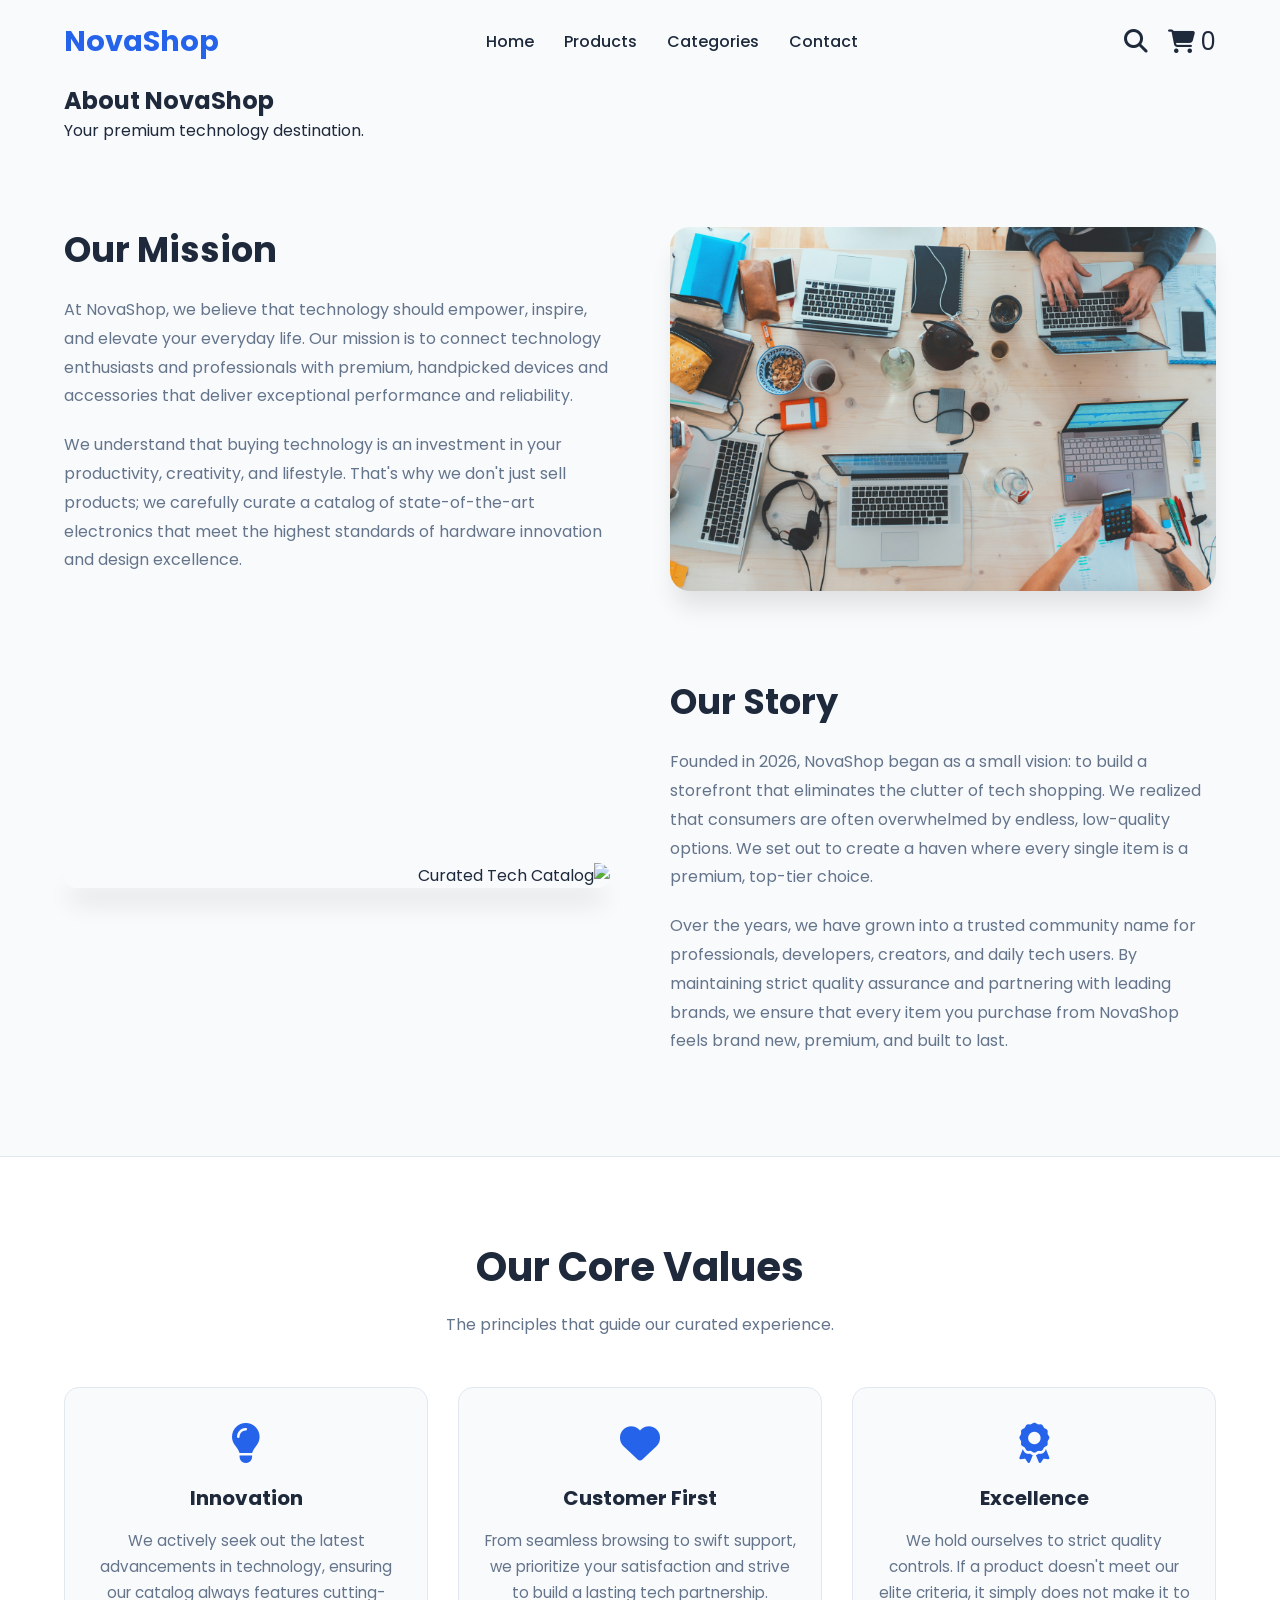
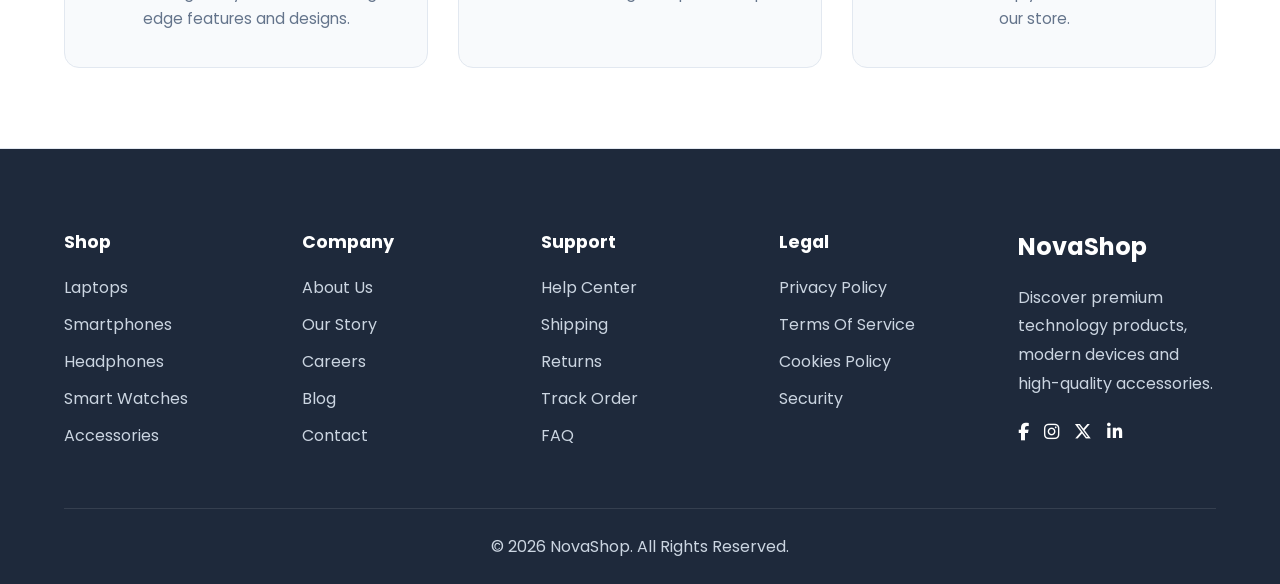
==== about.html @ 2485c81f "Add about page layout and styles" ====
<!DOCTYPE html>
<html lang="en">

<head>
    <meta charset="UTF-8">
    <meta name="viewport" content="width=device-width, initial-scale=1.0">
    <title>NovaShop | About Us</title>
    <meta name="description" content="Learn more about NovaShop, our mission to deliver premium electronics, and the values that drive our curated tech catalog.">
    
    <!-- Google Font -->
    <link rel="preconnect" href="https://fonts.googleapis.com">
    <link rel="preconnect" href="https://fonts.gstatic.com" crossorigin>
    <link href="https://fonts.googleapis.com/css2?family=Poppins:wght@300;400;500;600;700;800&display=swap" rel="stylesheet">

    <!-- Font Awesome -->
    <link rel="stylesheet" href="https://cdnjs.cloudflare.com/ajax/libs/font-awesome/6.7.2/css/all.min.css">

    <!-- Main CSS -->
    <link rel="stylesheet" href="assets/css/style.css">
    <link rel="stylesheet" href="assets/css/about.css">
    <link rel="stylesheet" href="assets/css/responsive.css">
</head>

<body>

    <header>
        <nav class="navbar container">
            <a href="index.html" class="logo">
                NovaShop
            </a>

            <!-- Desktop Navigation -->
            <ul class="nav-links">
                <li>
                    <a href="index.html">Home</a>
                </li>
                <li>
                    <a href="products.html">Products</a>
                </li>
                <li>
                    <a href="products.html">Categories</a>
                </li>
                <li>
                    <a href="contact.html">Contact</a>
                </li>
            </ul>

            <!-- Desktop Icons -->
            <div class="nav-actions">
                <div class="nav-icons">
                    <a href="#" class="search-toggle">
                        <i class="fa-solid fa-magnifying-glass"></i>
                    </a>
                    
                    <a href="cart.html" class="cart-icon-wrapper">
                        <i class="fa-solid fa-cart-shopping"></i>
                        <span class="cart-count hidden">0</span>
                    </a>
                    
                    <div class="menu-toggle">
                        <i class="fa-solid fa-bars"></i>
                    </div>
                </div>
            </div>
        </nav>

        <div class="search-box">
            <input id="search-input" type="text" placeholder="Search products...">
        </div>
    </header>

    <div class="overlay"></div>

    <main>
        <section class="page-banner">
            <div class="container">
                <h1>About NovaShop</h1>
                <p>Your premium technology destination.</p>
            </div>
        </section>

        <section class="about-page container">
            <div class="about-grid">
                <div class="about-text">
                    <h2>Our Mission</h2>
                    <p>
                        At NovaShop, we believe that technology should empower, inspire, and elevate your everyday life. Our mission is to connect technology enthusiasts and professionals with premium, handpicked devices and accessories that deliver exceptional performance and reliability.
                    </p>
                    <p>
                        We understand that buying technology is an investment in your productivity, creativity, and lifestyle. That's why we don't just sell products; we carefully curate a catalog of state-of-the-art electronics that meet the highest standards of hardware innovation and design excellence.
                    </p>
                </div>
                <div class="about-image">
                    <img src="assets/images/avatars/hero.jpg" alt="NovaShop Premium Experience">
                </div>
            </div>

            <div class="about-grid" style="direction: rtl; margin-bottom: 0;">
                <div class="about-text" style="direction: ltr;">
                    <h2>Our Story</h2>
                    <p>
                        Founded in 2026, NovaShop began as a small vision: to build a storefront that eliminates the clutter of tech shopping. We realized that consumers are often overwhelmed by endless, low-quality options. We set out to create a haven where every single item is a premium, top-tier choice.
                    </p>
                    <p>
                        Over the years, we have grown into a trusted community name for professionals, developers, creators, and daily tech users. By maintaining strict quality assurance and partnering with leading brands, we ensure that every item you purchase from NovaShop feels brand new, premium, and built to last.
                    </p>
                </div>
                <div class="about-image">
                    <img src="https://placehold.co/800x600?text=Curated+Tech+Catalog" alt="Curated Tech Catalog">
                </div>
            </div>
        </section>

        <section class="values-section">
            <div class="container">
                <div class="section-title">
                    <h2>Our Core Values</h2>
                    <p>The principles that guide our curated experience.</p>
                </div>
                
                <div class="values-grid">
                    <div class="value-card">
                        <i class="fa-solid fa-lightbulb"></i>
                        <h3>Innovation</h3>
                        <p>We actively seek out the latest advancements in technology, ensuring our catalog always features cutting-edge features and designs.</p>
                    </div>
                    
                    <div class="value-card">
                        <i class="fa-solid fa-heart"></i>
                        <h3>Customer First</h3>
                        <p>From seamless browsing to swift support, we prioritize your satisfaction and strive to build a lasting tech partnership.</p>
                    </div>
                    
                    <div class="value-card">
                        <i class="fa-solid fa-award"></i>
                        <h3>Excellence</h3>
                        <p>We hold ourselves to strict quality controls. If a product doesn't meet our elite criteria, it simply does not make it to our store.</p>
                    </div>
                </div>
            </div>
        </section>
    </main>

    <footer class="footer">
        <div class="container">
            <div class="footer-container">
                <div class="footer-column">
                    <h3>Shop</h3>
                    <ul>
                        <li><a href="products.html?category=Laptops">Laptops</a></li>
                        <li><a href="products.html?category=Smartphones">Smartphones</a></li>
                        <li><a href="products.html?category=Headphones">Headphones</a></li>
                        <li><a href="products.html?category=Watches">Smart Watches</a></li>
                        <li><a href="products.html?category=Accessories">Accessories</a></li>
                    </ul>
                </div>

                <div class="footer-column">
                    <h3>Company</h3>
                    <ul>
                        <li><a href="about.html">About Us</a></li>
                        <li><a href="#">Our Story</a></li>
                        <li><a href="#">Careers</a></li>
                        <li><a href="#">Blog</a></li>
                        <li><a href="contact.html">Contact</a></li>
                    </ul>
                </div>

                <div class="footer-column">
                    <h3>Support</h3>
                    <ul>
                        <li><a href="#">Help Center</a></li>
                        <li><a href="#">Shipping</a></li>
                        <li><a href="#">Returns</a></li>
                        <li><a href="#">Track Order</a></li>
                        <li><a href="#">FAQ</a></li>
                    </ul>
                </div>

                <div class="footer-column">
                    <h3>Legal</h3>
                    <ul>
                        <li><a href="#">Privacy Policy</a></li>
                        <li><a href="#">Terms Of Service</a></li>
                        <li><a href="#">Cookies Policy</a></li>
                        <li><a href="#">Security</a></li>
                    </ul>
                </div>

                <div class="footer-column footer-brand">
                    <h2>NovaShop</h2>
                    <p>
                        Discover premium technology products, modern devices and high-quality accessories.
                    </p>
                    <div class="social-icons">
                        <a href="#">
                            <i class="fa-brands fa-facebook-f"></i>
                        </a>
                        <a href="#">
                            <i class="fa-brands fa-instagram"></i>
                        </a>
                        <a href="#">
                            <i class="fa-brands fa-x-twitter"></i>
                        </a>
                        <a href="#">
                            <i class="fa-brands fa-linkedin-in"></i>
                        </a>
                    </div>
                </div>
            </div>

            <div class="footer-bottom">
                <p>
                    © 2026 NovaShop. All Rights Reserved.
                </p>
            </div>
        </div>
    </footer>

    <script src="assets/js/search.js"></script>
    <script src="assets/js/main.js"></script>
</body>

</html>
---- assets/css/style.css ----
/* RESET */


* {
    margin: 0;
    padding: 0;
    box-sizing: border-box;
}


   /* ROOT VARIABLES */

:root {

    --primary-color: #2563eb;

    --secondary-color: #1e293b;

    --background-color: #f8fafc;

    --white-color: #ffffff;

    --gray-color: #64748b;

    --border-color: #e2e8f0;

    --transition: 0.3s;
}


/* GLOBAL STYLES*/

html {
    scroll-behavior: smooth;
}

body {

    font-family: "Poppins", sans-serif;

    background-color: var(--background-color);

    color: var(--secondary-color);
}

img {
    max-width: 100%;
    display: block;
}

a {
    text-decoration: none;
}

ul {
    list-style: none;
}


/* REUSABLE CLASSES */

.container {

    width: 90%;

    max-width: 1200px;

    margin: 0 auto;
}


.btn {

    display: inline-block;

    padding: 14px 28px;

    background-color: var(--primary-color);

    color: var(--white-color);

    border-radius: 10px;

    transition: var(--transition);
    
}

.btn:hover {

    transform: translateY(-3px);
}





/*  HEADER*/

.header {

    background-color: var(--white-color);

    border-bottom: 1px solid var(--border-color);
}


.overlay {

    position: fixed;

    top: 0;

    left: 0;

    width: 100%;

    height: 100vh;

    background: rgba(0,0,0,0.4);

    opacity: 0;

    visibility: hidden;

    transition: 0.4s;

    z-index: 999;
}

/*  NAVBAR */

.navbar {

    display: flex;

    justify-content: space-between;

    align-items: center;

    padding: 20px 0;
}


.logo {

    font-size: 1.8rem;

    font-weight: 700;

    color: var(--primary-color);
}


.nav-links {

    display: flex;

    gap: 30px;
}


.nav-links a {

    color: var(--secondary-color);

    font-weight: 500;

    transition: var(--transition);
}


.nav-links a:hover {

    color: var(--primary-color);
}


.nav-icons {

    display: flex;

    gap: 20px;
}


.menu-toggle {

    display: none;

    font-size: 1.5rem;

    cursor: pointer;
}


.nav-icons a {

    color: var(--secondary-color);

    font-size: 1.5rem;

    transition: var(--transition);
}


.nav-icons a:hover {

    color: var(--primary-color);
}

.mobile-icons {

    display: none;
}



.search-box {

    display: none;

    padding: 20px 0;

    animation: searchDrop 0.3s ease;

     width: 100%;
}

@keyframes searchDrop {

    from {

        opacity: 0;

        transform: translateY(-10px);
    }

    to {

        opacity: 1;

        transform: translateY(0);
    }
}


.search-box.active {

     display: flex;

    justify-content: center;

    padding: 20px 0;
}


.search-box input {

    width: 100%;

    max-width: 600px;

    padding: 15px 20px;

    border: 1px solid var(--border-color);

    border-radius: 10px;

     box-shadow: 0 5px 15px rgba(0,0,0,0.08);

    font-size: 1rem;

    outline: none;
}


/* Hero  */





.hero {

    padding: 80px 0;
}


.hero-content {

    display: flex;

    align-items: center;

    justify-content: space-between;

    gap: 60px;
}


.hero-text {

    flex: 1;
}


.hero-subtitle {

    color: var(--primary-color);

    font-weight: 600;
}


.hero-text h1 {

    font-size: 4rem;

    line-height: 1.2;

    margin: 20px 0;
}


.hero-text p {

    color: var(--gray-color);

    line-height: 1.8;

    margin-bottom: 30px;
}


.hero-image {

    flex: 1;
}


.hero-image img {

    width: 100%;
}


/*SECTION TITLE */

.section-title {

    text-align: center;

    margin-bottom: 50px;
}

.section-title h2 {

    font-size: 2.5rem;

    margin-bottom: 15px;
}

.section-title p {

    color: var(--gray-color);
}


/* CATEGORIES*/

.categories {

    padding: 80px 0;
}

.categories-container {

    display: grid;

    grid-template-columns: repeat(5, 1fr);

    gap: 20px;
}

.category-card {

    background-color: var(--white-color);

    padding: 30px 20px;

    text-align: center;

    border-radius: 15px;

    border: 1px solid var(--border-color);

    transition: var(--transition);

    cursor: pointer;
}

.category-card:hover {

    transform: translateY(-8px);
}

.category-card i {

    font-size: 2.5rem;

    color: var(--primary-color);

    margin-bottom: 20px;
}

.category-card h3 {

    font-size: 1rem;
}





/* FEATURED PRODUCTS*/

.featured-products {

    padding: 80px 0;
}

.products-grid {

    display: grid;

    grid-template-columns: repeat(4, 1fr);

    gap: 25px;
}

.product-card {

    background-color: var(--white-color);

    border-radius: 20px;

    overflow: hidden;

    border: 1px solid var(--border-color);

    transition: var(--transition);
}

.product-card:hover {

    transform: translateY(-10px);
}

.product-card img {

    width: 100%;

    height: 250px;

    object-fit: cover;
}

.product-info {

    padding: 20px;
}

.product-info h3 {

    margin-bottom: 10px;
}

.product-info p {

    color: var(--primary-color);

    font-weight: 600;

    margin-bottom: 20px;
}

.product-info .btn {

    width: 100%;

    text-align: center;
}



/* FEATURES */

.features {

    padding: 80px 0;
}

.features-grid {

    display: grid;

    grid-template-columns: repeat(4, 1fr);

    gap: 25px;
}

.feature-card {

    background-color: var(--white-color);

    border: 1px solid var(--border-color);

    border-radius: 20px;

    padding: 30px;

    text-align: center;

    transition: var(--transition);
}

.feature-card:hover {

    transform: translateY(-10px);
}

.feature-card i {

    font-size: 2.5rem;

    color: var(--primary-color);

    margin-bottom: 20px;
}

.feature-card h3 {

    margin-bottom: 15px;
}

.feature-card p {

    color: var(--gray-color);

    line-height: 1.8;
}



/* NEWSLETTER */

.newsletter {

    padding: 80px 0;
}

.newsletter-content {

    background-color: var(--primary-color);

    color: white;

    text-align: center;

    padding: 60px;

    border-radius: 25px;
}

.newsletter-content h2 {

    font-size: 2.5rem;

    margin-bottom: 15px;
}

.newsletter-content p {

    margin-bottom: 30px;
}

.newsletter-content form {

    display: flex;

    justify-content: center;

    gap: 15px;
}

.newsletter-content input {

    width: 400px;

    padding: 15px;

    border: none;

    border-radius: 10px;
}

.newsletter-content .btn {

     background-color: var(--secondary-color);

    color: white;
    border: none;
}
.newsletter-content .btn:hover {

    opacity: 0.9;
}



/* FOOTER*/

.footer {

    background-color: var(--secondary-color);

    color: white;

    padding-top: 80px;
}


.footer-container {

    display: grid;

    grid-template-columns: repeat(5, 1fr);

    gap: 40px;
}


.footer-column h3 {

    margin-bottom: 20px;

    font-size: 1.1rem;
}


.footer-column ul {

    display: flex;

    flex-direction: column;

    gap: 12px;
}


.footer-column a {

    color: #cbd5e1;

    transition: var(--transition);
}


.footer-column a:hover {

    color: white;
}


.footer-brand h2 {

    color: white;

    margin-bottom: 20px;
}


.footer-brand p {

    color: #cbd5e1;

    line-height: 1.8;

    margin-bottom: 20px;
}


.social-icons {

    display: flex;

    gap: 15px;
}


.social-icons a {

    color: white;

    font-size: 1.1rem;

    transition: var(--transition);
}


.social-icons a:hover {

    color: var(--primary-color);
}


.footer-bottom {

    margin-top: 60px;

    padding: 25px 0;

    border-top: 1px solid rgba(255,255,255,0.1);

    text-align: center;
}


.footer-bottom p {

    color: #cbd5e1;
}
---- assets/css/about.css ----
/* About Page Styles */

.about-page {
    padding: 80px 0;
}

.about-grid {
    display: grid;
    grid-template-columns: 1fr 1fr;
    gap: 60px;
    align-items: center;
    margin-bottom: 80px;
}

@media (max-width: 992px) {
    .about-grid {
        grid-template-columns: 1fr;
        gap: 40px;
    }
}

.about-text h2 {
    font-size: 2.2rem;
    margin-bottom: 20px;
    color: var(--secondary-color);
}

.about-text p {
    color: var(--gray-color);
    line-height: 1.8;
    margin-bottom: 20px;
}

.about-image img {
    border-radius: 20px;
    box-shadow: 0 20px 25px -5px rgba(0, 0, 0, 0.1);
    width: 100%;
}

.values-section {
    background-color: var(--white-color);
    padding: 80px 0;
    border-top: 1px solid var(--border-color);
    border-bottom: 1px solid var(--border-color);
}

.values-grid {
    display: grid;
    grid-template-columns: repeat(3, 1fr);
    gap: 30px;
    margin-top: 40px;
}

@media (max-width: 768px) {
    .values-grid {
        grid-template-columns: 1fr;
    }
}

.value-card {
    background: var(--background-color);
    border: 1px solid var(--border-color);
    border-radius: 15px;
    padding: 35px 25px;
    text-align: center;
    transition: var(--transition);
}

.value-card:hover {
    transform: translateY(-5px);
    box-shadow: 0 10px 15px -3px rgba(0, 0, 0, 0.05);
}

.value-card i {
    font-size: 2.5rem;
    color: var(--primary-color);
    margin-bottom: 20px;
}

.value-card h3 {
    margin-bottom: 15px;
    font-size: 1.25rem;
}

.value-card p {
    color: var(--gray-color);
    line-height: 1.7;
    font-size: 0.95rem;
}
---- assets/css/responsive.css ----
/* TABLET*/

@media (max-width: 992px) {

    .hero-content {

        flex-direction: column;

        text-align: center;
    }

    .hero-text h1 {

        font-size: 3rem;
    }

    .categories-container {

        grid-template-columns: repeat(3, 1fr);
    }

    .products-grid {

        grid-template-columns: repeat(2, 1fr);
    }

    .features-grid {

        grid-template-columns: repeat(2, 1fr);
    }

    .footer-container {

        grid-template-columns: repeat(2, 1fr);
    }

}


/* MOBILE */

@media (max-width: 768px) {

    .overlay.active {

        opacity: 1;

        visibility: visible;
    }

    .navbar {

        position: relative;

        flex-wrap: wrap;

         display: flex;

        justify-content: space-between;

        align-items: center;
    }

    .nav-actions {

        display: flex;

        align-items: center;

        gap: 20px;
    }

    .nav-actions a,
    .menu-toggle {

        color: var(--secondary-color);

        font-size: 1.4rem;

        cursor: pointer;
    }


    


    .menu-toggle {

        display: block;

        position: relative;

        z-index: 1100;
    }


    /* Sidebar */

    .nav-links {

        position: fixed;

        top: 0;

        right: -300px;

        width: 300px;

        height: 100vh;

        background-color: var(--white-color);

        display: flex;

        flex-direction: column;

        align-items: flex-start;
        

        justify-content: flex-start;

        padding-top: 100px;
        padding-left: 70px;

        gap: 40px;

        transition: 0.4s;

        z-index: 1000;

        box-shadow: -5px 0 20px rgba(0,0,0,0.1);
    }

    .nav-links li {

        width: 100%;
    }

    .nav-links a {

        font-size: 1.1rem;

        font-weight: 500;
    }

     

    .nav-links.active {

        right: 0;
    }


    .nav-icons {

        display: flex;

        gap: 20px;

        width: 100%;

        justify-content: center;

        margin-top: 20px;
    }


    .nav-icons.active {

        display: flex;
    }

    .mobile-icons {

        display: flex;

        gap: 25px;

        margin-top: 50px;

        padding-top: 30px;

        border-top: 1px solid #e5e7eb;
    }

    .mobile-icons a {

        font-size: 1.3rem;

        color: var(--dark-color);
    }

    .hero {

        padding: 60px 0;
    }

    .hero-text h1 {

        font-size: 2.3rem;
    }

    .categories-container {

        grid-template-columns: 1fr;
    }

    .products-grid {

        grid-template-columns: 1fr;
    }

    .features-grid {

        grid-template-columns: 1fr;
    }

    .newsletter-content {

        padding: 40px 20px;
    }

    .newsletter-content form {

        flex-direction: column;
    }

    .newsletter-content input {

        width: 100%;
    }

    .footer-container {

        grid-template-columns: 1fr;

        text-align: center;
    }

    .social-icons {

        justify-content: center;
    }

}
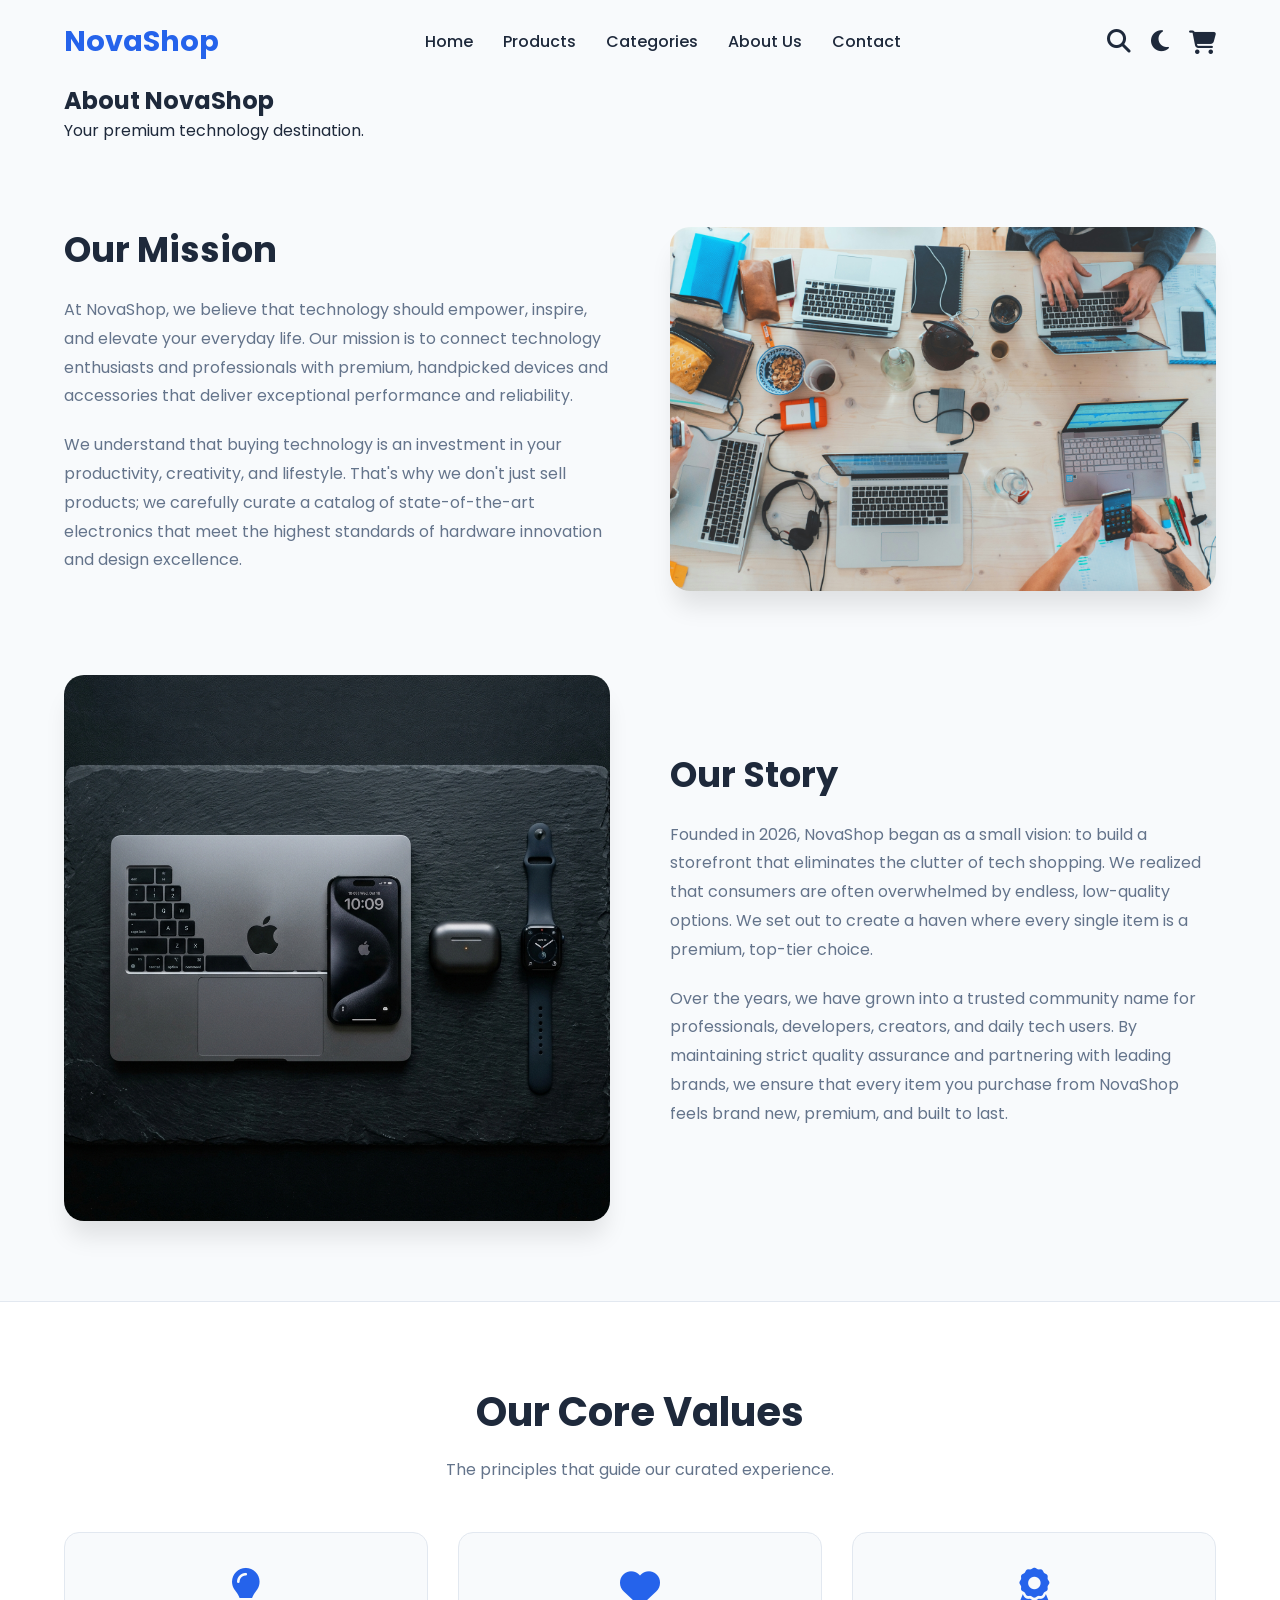
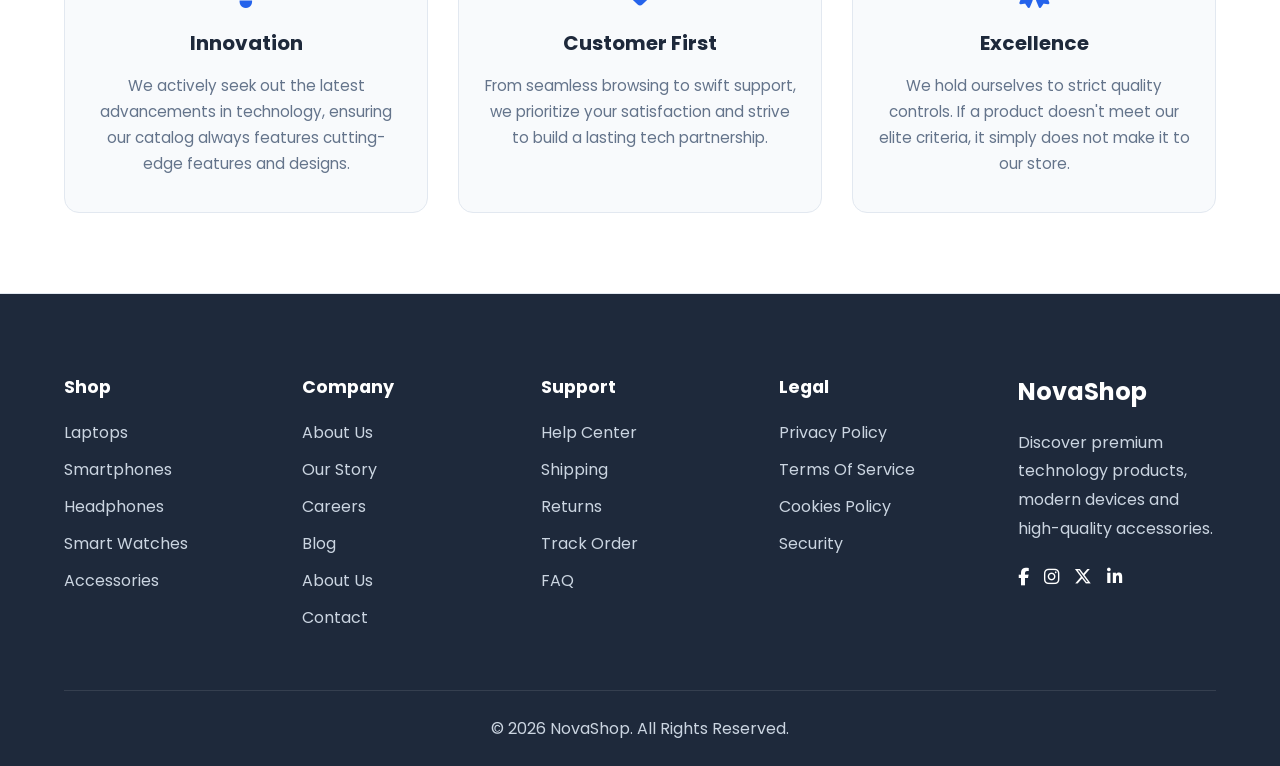
==== commit 205beda5: "style: add custom images to about and contact pages" ====
--- a/about.html
+++ b/about.html
@@ -19,6 +19,10 @@
     <link rel="stylesheet" href="assets/css/style.css">
     <link rel="stylesheet" href="assets/css/about.css">
     <link rel="stylesheet" href="assets/css/responsive.css">
+
+    <!-- Theme JS (loads early to prevent theme flashing) -->
+    <script src="assets/js/theme.js"></script>
+
 </head>
 
 <body>
@@ -41,16 +45,23 @@
                     <a href="products.html">Categories</a>
                 </li>
                 <li>
+                    <a href="about.html">About Us</a>
+                </li>
+
+                <li>
                     <a href="contact.html">Contact</a>
                 </li>
             </ul>
 
-            <!-- Desktop Icons -->
             <div class="nav-actions">
                 <div class="nav-icons">
                     <a href="#" class="search-toggle">
                         <i class="fa-solid fa-magnifying-glass"></i>
                     </a>
+
+                    <a href="#" class="theme-toggle-btn" title="Toggle Theme">
+                        <i class="fa-solid fa-moon"></i>
+                    </a>
                     
                     <a href="cart.html" class="cart-icon-wrapper">
                         <i class="fa-solid fa-cart-shopping"></i>
@@ -106,7 +117,7 @@
                     </p>
                 </div>
                 <div class="about-image">
-                    <img src="https://placehold.co/800x600?text=Curated+Tech+Catalog" alt="Curated Tech Catalog">
+                    <img src="assets/images/tech_catalog.png" alt="Curated Tech Catalog">
                 </div>
             </div>
         </section>
@@ -162,7 +173,13 @@
                         <li><a href="#">Our Story</a></li>
                         <li><a href="#">Careers</a></li>
                         <li><a href="#">Blog</a></li>
-                        <li><a href="contact.html">Contact</a></li>
+                        <li>
+                    <a href="about.html">About Us</a>
+                </li>
+
+                <li>
+                    <a href="contact.html">Contact</a>
+                </li>
                     </ul>
                 </div>
 
@@ -222,3 +239,4 @@
 </body>
 
 </html>
+
--- a/assets/css/style.css
+++ b/assets/css/style.css
@@ -208,6 +208,36 @@
     color: var(--primary-color);
 }
 
+.cart-icon-wrapper {
+    position: relative;
+    display: inline-flex;
+    align-items: center;
+}
+
+.cart-count {
+    position: absolute;
+    top: -5px;
+    right: -8px;
+    background-color: #ef4444;
+    color: var(--white-color);
+    font-size: 0.7rem;
+    font-weight: 600;
+    min-width: 18px;
+    height: 18px;
+    border-radius: 50%;
+    display: flex;
+    align-items: center;
+    justify-content: center;
+    padding: 0 4px;
+    border: 2px solid var(--white-color);
+    transition: var(--transition);
+    pointer-events: none;
+}
+
+.cart-count.hidden {
+    display: none;
+}
+
 .mobile-icons {
 
     display: none;
@@ -384,6 +414,10 @@
 
 .category-card {
 
+    display: block;
+
+    color: var(--secondary-color);
+
     background-color: var(--white-color);
 
     padding: 30px 20px;
@@ -463,6 +497,13 @@
     height: 250px;
 
     object-fit: cover;
+
+    transition: 0.4s;
+}
+
+.product-card:hover img {
+
+    transform: scale(1.05);
 }
 
 .product-info {
@@ -729,4 +770,67 @@
 .footer-bottom p {
 
     color: #cbd5e1;
+}
+
+.cart-page {
+
+    padding: 80px 0;
+}
+
+.cart-item {
+
+    display: flex;
+
+    align-items: center;
+
+    gap: 20px;
+
+    background: var(--white-color);
+
+    border: 1px solid var(--border-color);
+
+    border-radius: 15px;
+
+    padding: 20px;
+
+    margin-bottom: 20px;
+}
+
+.cart-item img {
+
+    width: 120px;
+
+    height: 120px;
+
+    object-fit: cover;
+
+    border-radius: 10px;
+}
+
+.cart-info {
+
+    flex: 1;
+}
+
+.cart-info h3 {
+
+    margin-bottom: 10px;
+}
+
+.cart-price {
+
+    color: var(--primary-color);
+
+    font-weight: 600;
+}
+
+.cart-total {
+
+    margin-top: 40px;
+
+    text-align: right;
+
+    font-size: 1.5rem;
+
+    font-weight: 700;
 }
